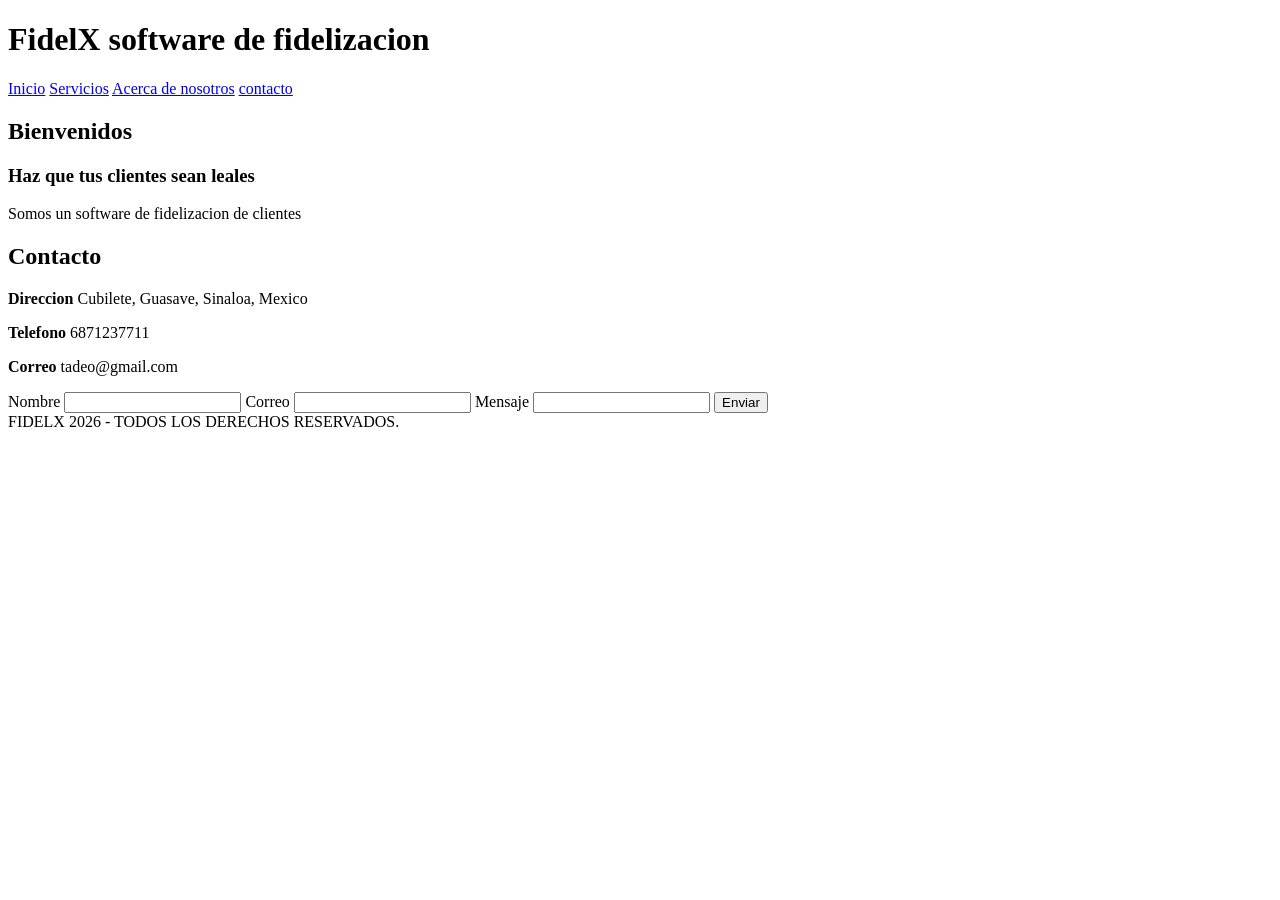
==== empresa/index.html @ 3af7a688 "clase 1 y 2" ====
<!DOCTYPE html>
<html lang="en">

<head>
    <meta charset="UTF-8">
    <meta name="viewport" content="width=device-width, initial-scale=1.0">
    <title>FidelX</title>
    <link rel="stylesheet" href="styles.css">
</head>

<body>
    <header>
        <h1>FidelX software de fidelizacion</h1>
        <nav>
            <a href=#Inicio>Inicio</a>
            <a href=#Servicios>Servicios</a>
            <a href=#Acercadenosotros>Acerca de nosotros</a>
            <a href=#Contacto>contacto</a>
        </nav>
    </header>
    <main>
        <section>
            <h2>Bienvenidos</h2>

            <h3>Haz que tus clientes sean leales</h3>
            <p>Somos un software de fidelizacion de clientes</p>
        </section>
        <section>
            <h2>Contacto</h2>
            <p><strong>Direccion</strong> Cubilete, Guasave, Sinaloa, Mexico</p>
            <p><strong>Telefono</strong> 6871237711</p>
            <p><strong>Correo</strong> tadeo@gmail.com</p>
        </section>
        <form>

            <label>Nombre
                <input type="text" required>
            </label>
            <label>Correo
                <input type="text" required>
            </label>
            <label>Mensaje
                <input type="text" required>
            </label>
            <button type = "submit">Enviar</button>
        </form>
    </main>

    <footer>FIDELX 2026 -  TODOS LOS DERECHOS RESERVADOS.</footer>
</body>

</html>
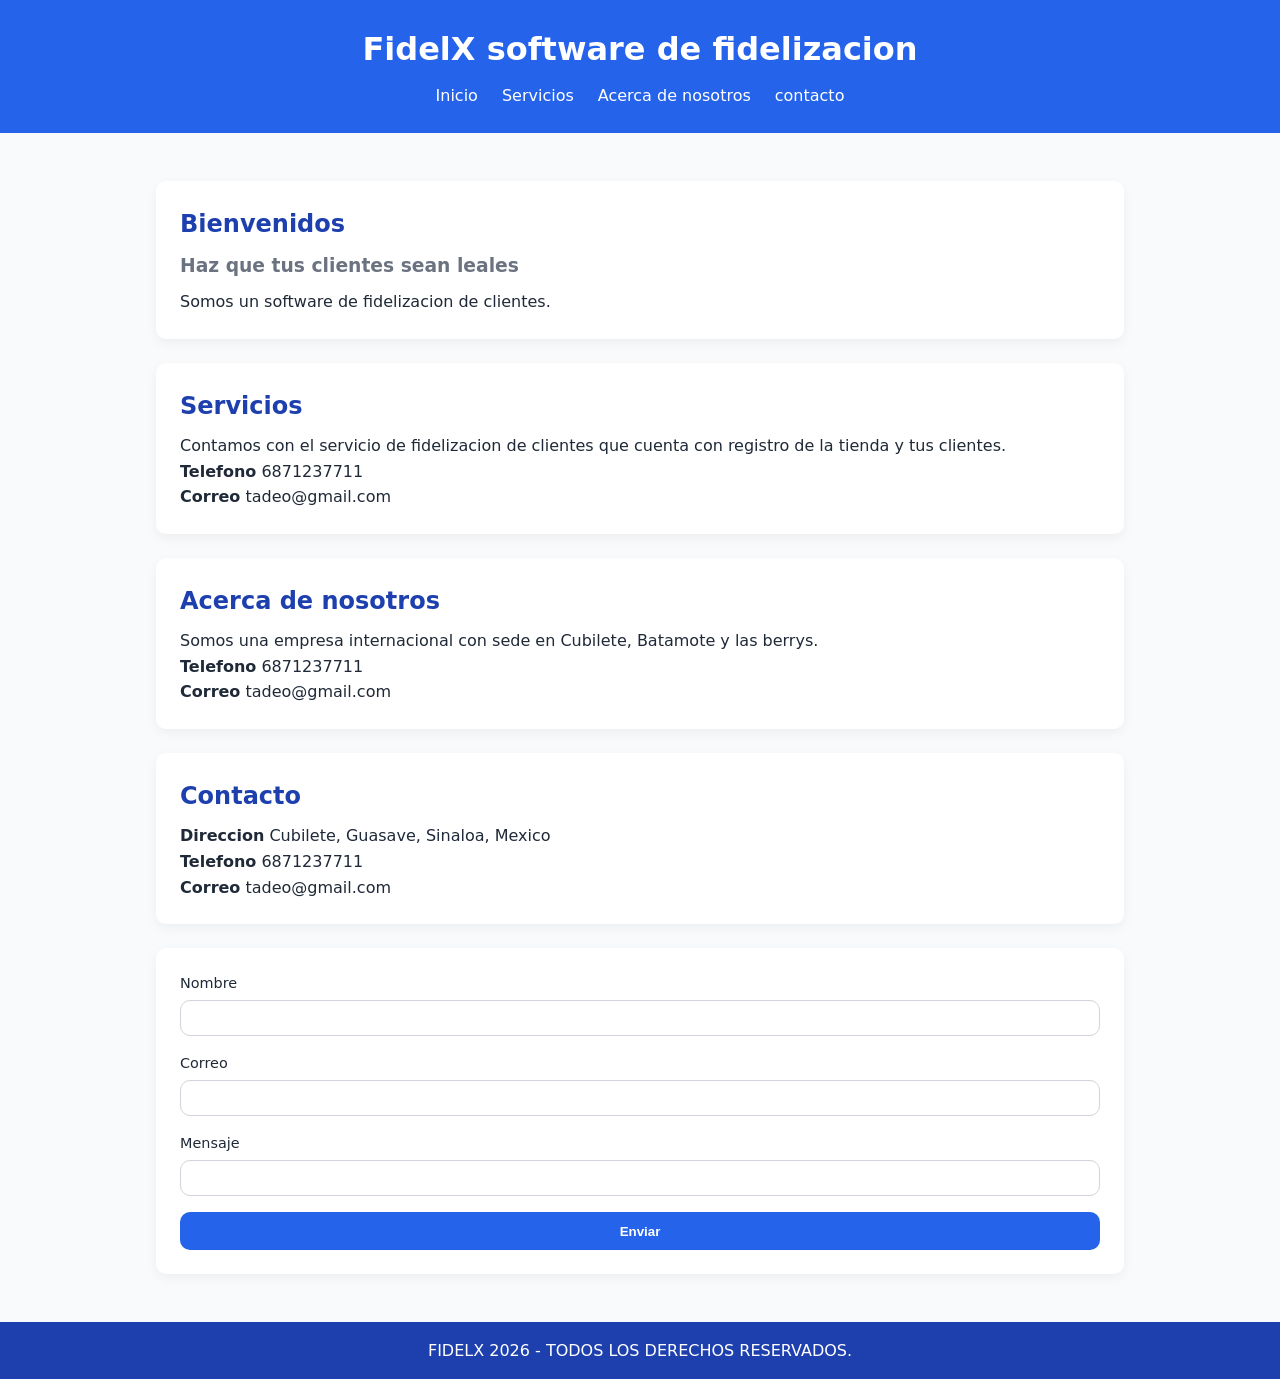
==== commit c5e0742d: "clase 4" ====
--- a/empresa/index.html
+++ b/empresa/index.html
@@ -19,13 +19,25 @@
         </nav>
     </header>
     <main>
-        <section>
+        <section id="Inicio">
             <h2>Bienvenidos</h2>
 
             <h3>Haz que tus clientes sean leales</h3>
-            <p>Somos un software de fidelizacion de clientes</p>
+            <p>Somos un software de fidelizacion de clientes.</p>
         </section>
-        <section>
+        <section id="Servicios">
+            <h2>Servicios</h2>
+            <p>Contamos con el servicio de fidelizacion de clientes que cuenta con registro de la tienda y tus clientes.</p>
+            <p><strong>Telefono</strong> 6871237711</p>
+            <p><strong>Correo</strong> tadeo@gmail.com</p>
+        </section>
+        <section id="Acercadenosotros">
+            <h2>Acerca de nosotros</h2>
+            <p>Somos una empresa internacional con sede en Cubilete, Batamote y las berrys.</p>
+            <p><strong>Telefono</strong> 6871237711</p>
+            <p><strong>Correo</strong> tadeo@gmail.com</p>
+        </section>
+        <section id="Contacto">
             <h2>Contacto</h2>
             <p><strong>Direccion</strong> Cubilete, Guasave, Sinaloa, Mexico</p>
             <p><strong>Telefono</strong> 6871237711</p>
@@ -42,11 +54,13 @@
             <label>Mensaje
                 <input type="text" required>
             </label>
-            <button type = "submit">Enviar</button>
+            <button type="submit">Enviar</button>
         </form>
+
+
     </main>
 
-    <footer>FIDELX 2026 -  TODOS LOS DERECHOS RESERVADOS.</footer>
+    <footer>FIDELX 2026 - TODOS LOS DERECHOS RESERVADOS.</footer>
 </body>
 
 </html>
--- a/empresa/styles.css
+++ b/empresa/styles.css
@@ -0,0 +1,153 @@
+/* Reset */
+*,
+*::before,
+*::after {
+    margin: 0;
+    padding: 0;
+    box-sizing: border-box;
+}
+
+/* Variables */
+:root {
+    --primary: #2563eb;
+    --primary-dark: #1e40af;
+    --bg: #f9fafb;
+    --text: #1f2937;
+    --white: #ffffff;
+    --gray: #6b7280;
+
+    --radius: 10px;
+}
+
+/* Base */
+body {
+    font-family: system-ui, sans-serif;
+    background: var(--bg);
+    color: var(--text);
+    line-height: 1.6;
+}
+
+/* Header */
+header {
+    background: var(--primary);
+    color: var(--white);
+    padding: 1.5rem 1rem;
+    text-align: center;
+}
+
+header h1 {
+    margin-bottom: 0.5rem;
+}
+
+/* Nav */
+nav {
+    display: flex;
+    justify-content: center;
+    gap: 1.5rem;
+    flex-wrap: wrap;
+}
+
+nav a {
+    color: var(--white);
+    text-decoration: none;
+    font-weight: 500;
+    transition: 0.3s;
+}
+
+nav a:hover {
+    color: #c7d2fe;
+}
+
+/* Main */
+main {
+    max-width: 1000px;
+    margin: 2rem auto;
+    padding: 1rem;
+}
+
+/* Sections */
+section {
+    background: var(--white);
+    margin-bottom: 1.5rem;
+    padding: 1.5rem;
+    border-radius: var(--radius);
+    box-shadow: 0 4px 12px rgba(0,0,0,0.05);
+}
+
+section h2 {
+    margin-bottom: 0.5rem;
+    color: var(--primary-dark);
+}
+
+section h3 {
+    margin-bottom: 0.5rem;
+    color: var(--gray);
+}
+
+/* Form */
+form {
+    background: var(--white);
+    padding: 1.5rem;
+    border-radius: var(--radius);
+    box-shadow: 0 4px 12px rgba(0,0,0,0.05);
+
+    display: flex;
+    flex-direction: column;
+    gap: 1rem;
+}
+
+label {
+    display: flex;
+    flex-direction: column;
+    font-size: 0.9rem;
+    font-weight: 500;
+}
+
+input {
+    margin-top: 0.3rem;
+    padding: 0.6rem;
+    border: 1px solid #d1d5db;
+    border-radius: var(--radius);
+    outline: none;
+    transition: 0.2s;
+}
+
+input:focus {
+    border-color: var(--primary);
+}
+
+/* Button */
+button {
+    padding: 0.7rem;
+    border: none;
+    border-radius: var(--radius);
+    background: var(--primary);
+    color: var(--white);
+    font-weight: bold;
+    cursor: pointer;
+    transition: 0.3s;
+}
+
+button:hover {
+    background: var(--primary-dark);
+}
+
+/* Footer */
+footer {
+    background: var(--primary-dark);
+    color: var(--white);
+    text-align: center;
+    padding: 1rem;
+    margin-top: 2rem;
+}
+
+/* Responsive */
+@media (max-width: 768px) {
+    nav {
+        gap: 1rem;
+    }
+
+    main {
+        margin: 1rem;
+    }
+}
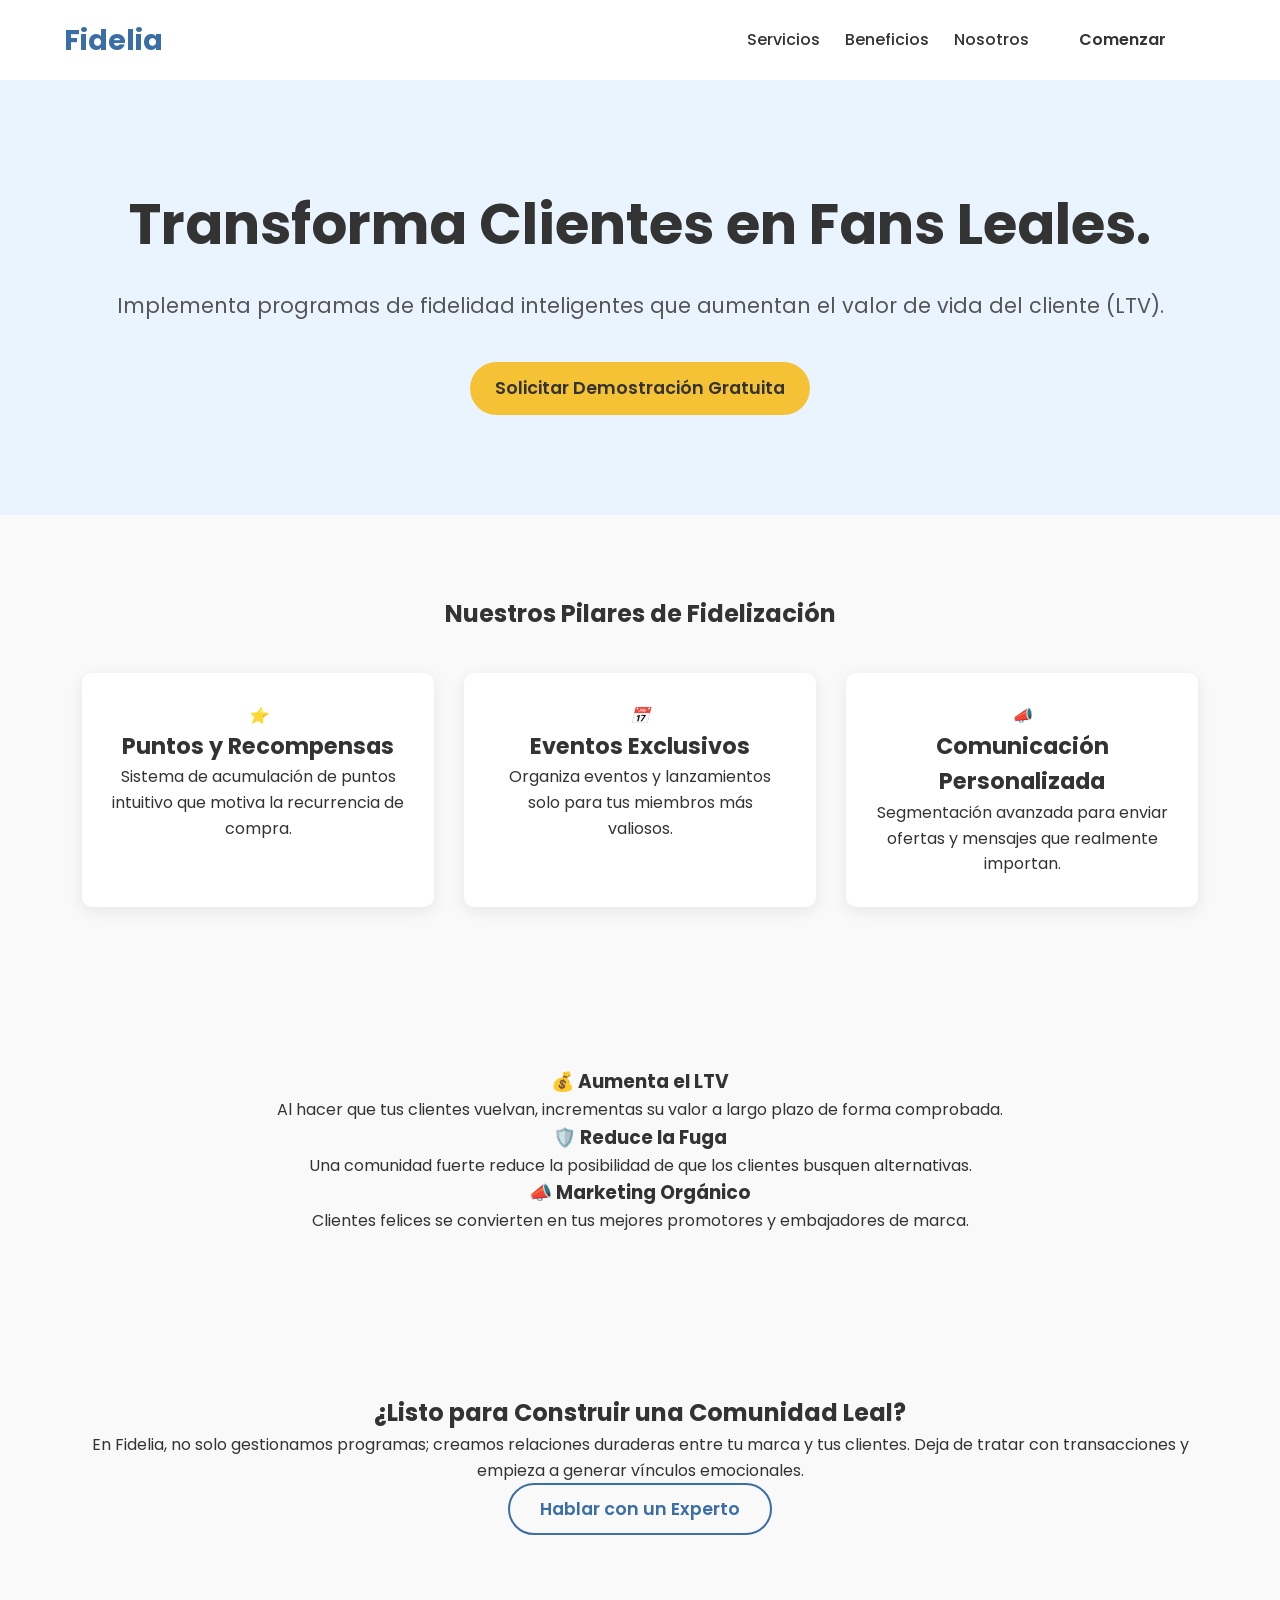
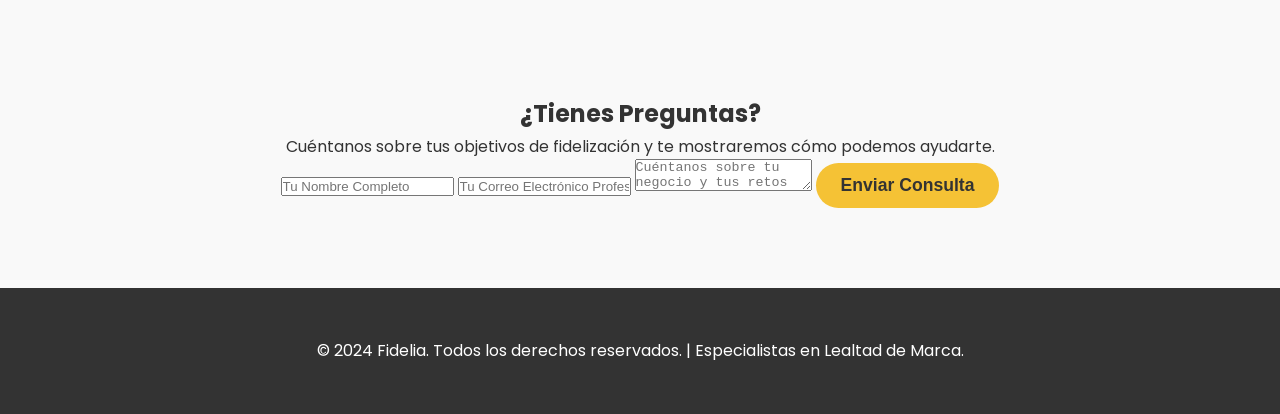
==== commit 2235704f: "clase 5" ====
--- a/empresa/index.html
+++ b/empresa/index.html
@@ -1,66 +1,135 @@
 <!DOCTYPE html>
-<html lang="en">
-
+<html lang="es">
 <head>
     <meta charset="UTF-8">
     <meta name="viewport" content="width=device-width, initial-scale=1.0">
-    <title>FidelX</title>
+    <title>Fidelia | Potencia la Lealtad de tus Clientes</title>
     <link rel="stylesheet" href="styles.css">
+    <!-- Se recomienda usar una fuente de Google Fonts para un toque profesional 
+-->
+    <link 
+href="https://fonts.googleapis.com/css2?family=Poppins:wght@300;400;600;700&display=href="https://fonts.googleapis.com/css2?family=Poppins:wght@300;400;600700&display=swap" rel="stylesheet">
 </head>
+<body>
 
-<body>
+    <!-- Barra de Navegación -->
     <header>
-        <h1>FidelX software de fidelizacion</h1>
-        <nav>
-            <a href=#Inicio>Inicio</a>
-            <a href=#Servicios>Servicios</a>
-            <a href=#Acercadenosotros>Acerca de nosotros</a>
-            <a href=#Contacto>contacto</a>
-        </nav>
+        <div class="container header-content">
+            <div class="logo">Fidelia</div>
+            <nav>
+                <ul>
+                    <li><a href="#servicios">Servicios</a></li>
+                    <li><a href="#beneficios">Beneficios</a></li>
+                    <li><a href="#nosotros">Nosotros</a></li>
+                    <li><a href="#contacto" class="btn-nav">Comenzar</a></li>
+                </ul>
+            </nav>
+        </div>
     </header>
-    <main>
-        <section id="Inicio">
-            <h2>Bienvenidos</h2>
 
-            <h3>Haz que tus clientes sean leales</h3>
-            <p>Somos un software de fidelizacion de clientes.</p>
-        </section>
-        <section id="Servicios">
-            <h2>Servicios</h2>
-            <p>Contamos con el servicio de fidelizacion de clientes que cuenta con registro de la tienda y tus clientes.</p>
-            <p><strong>Telefono</strong> 6871237711</p>
-            <p><strong>Correo</strong> tadeo@gmail.com</p>
-        </section>
-        <section id="Acercadenosotros">
-            <h2>Acerca de nosotros</h2>
-            <p>Somos una empresa internacional con sede en Cubilete, Batamote y las berrys.</p>
-            <p><strong>Telefono</strong> 6871237711</p>
-            <p><strong>Correo</strong> tadeo@gmail.com</p>
-        </section>
-        <section id="Contacto">
-            <h2>Contacto</h2>
-            <p><strong>Direccion</strong> Cubilete, Guasave, Sinaloa, Mexico</p>
-            <p><strong>Telefono</strong> 6871237711</p>
-            <p><strong>Correo</strong> tadeo@gmail.com</p>
-        </section>
-        <form>
+    <!-- Sección Principal / Héroe -->
+    <section id="hero" class="hero">
+        <div class="container">
+            <h1>Transforma Clientes en Fans Leales.</h1>
+            <p class="subtitle">Implementa programas de fidelidad inteligentes que 
+aumentan el valor de vida del cliente (LTV).</p>
+            <a href="#contacto" class="btn-principal">Solicitar Demostración 
+Gratuita</a>
+        </div>
+    </section>
 
-            <label>Nombre
-                <input type="text" required>
-            </label>
-            <label>Correo
-                <input type="text" required>
-            </label>
-            <label>Mensaje
-                <input type="text" required>
-            </label>
-            <button type="submit">Enviar</button>
-        </form>
+    <!-- Sección de Servicios -->
+    <section id="servicios" class="servicios">
+        <div class="container">
+            <h2>Nuestros Pilares de Fidelización</h2>
+            <div class="card-container">
+                
+                <div class="card">
+                    <i class="icon">⭐</i>
+                    <h3>Puntos y Recompensas</h3>
+                    <p>Sistema de acumulación de puntos intuitivo que motiva la 
+recurrencia de compra.</p>
+                </div>
 
+                <div class="card">
+                    <i class="icon">📅</i>
+                    <h3>Eventos Exclusivos</h3>
+                    <p>Organiza eventos y lanzamientos solo para tus miembros más 
+valiosos.</p>
+                </div>
 
-    </main>
+                <div class="card">
+                    <i class="icon">📣</i>
+                    <h3>Comunicación Personalizada</h3>
+                    <p>Segmentación avanzada para enviar ofertas y mensajes que 
+realmente importan.</p>
+                </div>
+            </div>
+        </div>
+    </section>
 
-    <footer>FIDELX 2026 - TODOS LOS DERECHOS RESERVADOS.</footer>
+    <!-- Sección de Beneficios (Por qué Fidelia) -->
+    <section id="beneficios" class="beneficios">
+        <div class="container">
+            <div class="beneficio-item">
+                <h3>💰 Aumenta el LTV</h3>
+                <p>Al hacer que tus clientes vuelvan, incrementas su valor a largo 
+plazo de forma comprobada.</p>
+            </div>
+            <div class="beneficio-item">
+                <h3>🛡️ Reduce la Fuga</h3>
+                <p>Una comunidad fuerte reduce la posibilidad de que los clientes 
+busquen alternativas.</p>
+            </div>
+            <div class="beneficio-item">
+                <h3>📣 Marketing Orgánico</h3>
+                <p>Clientes felices se convierten en tus mejores promotores y 
+embajadores de marca.</p>
+            </div>
+        </div>
+    </section>
+
+    <!-- Sección Nosotros / CTA Final -->
+    <section id="nosotros" class="nosotros">
+        <div class="container">
+            <div class="texto-nosotros">
+                <h2>¿Listo para Construir una Comunidad Leal?</h2>
+                <p>En Fidelia, no solo gestionamos programas; creamos relaciones 
+duraderas entre tu marca y tus clientes. Deja de tratar con transacciones y empieza 
+a generar vínculos emocionales.</p>
+                <a href="#contacto" class="btn-principal secundario">Hablar con un 
+Experto</a>
+            </div>
+            <!-- Se puede añadir una imagen o gráfico aquí en un diseño real -->
+            <div class="placeholder-image"></div>
+        </div>
+    </section>
+
+    <!-- Sección de Contacto -->
+    <section id="contacto" class="contacto">
+        <div class="container">
+            <h2>¿Tienes Preguntas?</h2>
+            <p class="sub-titulo">Cuéntanos sobre tus objetivos de fidelización y 
+te mostraremos cómo podemos ayudarte.</p>
+            <form class="formulario-contacto">
+                <input type="text" placeholder="Tu Nombre Completo" required>
+                <input type="email" placeholder="Tu Correo Electrónico Profesional" 
+required>
+                <textarea placeholder="Cuéntanos sobre tu negocio y tus retos de 
+lealtad..."></textarea>
+                <button type="submit" class="btn-principal">Enviar 
+Consulta</button>
+            </form>
+        </div>
+    </section>
+
+    <!-- Pie de Página -->
+    <footer>
+        <div class="container">
+            <p>&copy; 2024 Fidelia. Todos los derechos reservados. | Especialistas 
+en Lealtad de Marca.</p>
+        </div>
+    </footer>
+
 </body>
-
 </html>
--- a/empresa/styles.css
+++ b/empresa/styles.css
@@ -1,153 +1,212 @@
-/* Reset */
-*,
-*::before,
-*::after {
+:root {
+    --color-primario: #3a6ea5; /* Azul profesional */
+    --color-secundario: #f5c235; /* Amarillo/Dorado para acentos */
+    --color-fondo: #f9f9f9;
+    --color-texto: #333;
+    --color-claro: #ffffff;
+}
+
+/* Reset y Tipografía Base */
+* {
     margin: 0;
     padding: 0;
     box-sizing: border-box;
 }
 
-/* Variables */
-:root {
-    --primary: #2563eb;
-    --primary-dark: #1e40af;
-    --bg: #f9fafb;
-    --text: #1f2937;
-    --white: #ffffff;
-    --gray: #6b7280;
-
-    --radius: 10px;
-}
-
-/* Base */
 body {
-    font-family: system-ui, sans-serif;
-    background: var(--bg);
-    color: var(--text);
+    font-family: 'Poppins', sans-serif;
     line-height: 1.6;
-}
-
-/* Header */
+    background-color: var(--color-fondo);
+    color: var(--color-texto);
+}
+
+.container {
+    width: 90%;
+    max-width: 1200px;
+    margin: 0 auto;
+}
+
+/* --- Botones (Buttons) --- */
+.btn-principal, .btn-nav {
+    display: inline-block;
+    padding: 12px 25px;
+    border-radius: 50px;
+    text-decoration: none;
+    font-weight: 600;
+    transition: background-color 0.3s, transform 0.2s;
+    border: none;
+    cursor: pointer;
+}
+
+/* Botón Primario (CTA principal) */
+.btn-principal {
+    background-color: var(--color-secundario);
+    color: var(--color-texto);
+    font-size: 1.1em;
+}
+
+.btn-principal:hover {
+    background-color: #e0b12a;
+    transform: translateY(-2px);
+}
+
+/* Botón Secundario (CTA más suave) */
+.btn-principal.secundario {
+    background-color: transparent;
+    color: var(--color-primario);
+    border: 2px solid var(--color-primario);
+    padding: 10px 30px;
+}
+.btn-principal.secundario:hover {
+    background-color: var(--color-primario);
+    color: var(--color-claro);
+}
+
+/* --- Header y Navegación --- */
 header {
-    background: var(--primary);
-    color: var(--white);
-    padding: 1.5rem 1rem;
+    background-color: var(--color-claro);
+    box-shadow: 0 2px 4px rgba(0, 0, 0, 0.05);
+    padding: 15px 0;
+}
+
+.header-content {
+    display: flex;
+    justify-content: space-between;
+    align-items: center;
+}
+
+.logo {
+    font-size: 1.8em;
+    font-weight: 700;
+    color: var(--color-primario);
+}
+
+nav ul {
+    list-style: none;
+    display: flex;
+    align-items: center;
+}
+
+nav ul li {
+    margin-right: 25px;
+}
+
+nav ul li a {
+    text-decoration: none;
+    color: var(--color-texto);
+    font-weight: 500;
+    transition: color 0.3s;
+}
+
+nav ul li a:hover {
+    color: #3b5998; /* Un color de hover atractivo */
+}
+
+/* --- Sección Hero --- */
+.hero {
     text-align: center;
-}
-
-header h1 {
-    margin-bottom: 0.5rem;
-}
-
-/* Nav */
-nav {
+    padding: 100px 20px;
+    background-color: #eaf4ff;
+}
+
+.hero h1 {
+    font-size: 3.5em;
+    margin-bottom: 20px;
+    color: #333;
+}
+
+.hero p {
+    font-size: 1.3em;
+    margin-bottom: 40px;
+    color: #555;
+}
+
+/* --- Secciones Generales --- */
+section {
+    padding: 80px 20px;
+    text-align: center;
+}
+
+.section-title {
+    font-size: 2.5em;
+    color: #333;
+    margin-bottom: 40px;
+}
+
+/* --- Estilo de 3 Columnas (Servicios) --- */
+.card-container {
     display: flex;
-    justify-content: center;
-    gap: 1.5rem;
-    flex-wrap: wrap;
-}
-
-nav a {
-    color: var(--white);
-    text-decoration: none;
-    font-weight: 500;
-    transition: 0.3s;
-}
-
-nav a:hover {
-    color: #c7d2fe;
-}
-
-/* Main */
-main {
-    max-width: 1000px;
-    margin: 2rem auto;
-    padding: 1rem;
-}
-
-/* Sections */
-section {
-    background: var(--white);
-    margin-bottom: 1.5rem;
-    padding: 1.5rem;
-    border-radius: var(--radius);
-    box-shadow: 0 4px 12px rgba(0,0,0,0.05);
-}
-
-section h2 {
-    margin-bottom: 0.5rem;
-    color: var(--primary-dark);
-}
-
-section h3 {
-    margin-bottom: 0.5rem;
-    color: var(--gray);
-}
-
-/* Form */
-form {
-    background: var(--white);
-    padding: 1.5rem;
-    border-radius: var(--radius);
-    box-shadow: 0 4px 12px rgba(0,0,0,0.05);
-
-    display: flex;
-    flex-direction: column;
-    gap: 1rem;
-}
-
-label {
-    display: flex;
-    flex-direction: column;
-    font-size: 0.9rem;
-    font-weight: 500;
-}
-
-input {
-    margin-top: 0.3rem;
-    padding: 0.6rem;
-    border: 1px solid #d1d5db;
-    border-radius: var(--radius);
-    outline: none;
-    transition: 0.2s;
-}
-
-input:focus {
-    border-color: var(--primary);
-}
-
-/* Button */
-button {
-    padding: 0.7rem;
-    border: none;
-    border-radius: var(--radius);
-    background: var(--primary);
-    color: var(--white);
-    font-weight: bold;
-    cursor: pointer;
-    transition: 0.3s;
-}
-
-button:hover {
-    background: var(--primary-dark);
-}
-
-/* Footer */
+    gap: 30px;
+    margin-top: 40px;
+    justify-content: space-between;
+}
+
+.card {
+    flex: 1;
+    background: #fff;
+    padding: 30px;
+    border-radius: 10px;
+    box-shadow: 0 4px 15px rgba(0, 0, 0, 0.08);
+    transition: transform 0.3s;
+}
+
+.card:hover {
+    transform: translateY(-10px);
+    box-shadow: 0 8px 20px rgba(0, 0, 0, 0.15);
+}
+
+.card h3 {
+    color: #333;
+    margin-top: 0;
+    font-size: 1.4em;
+}
+
+/* --- Estilo de 3 Columnas (Contacto/Formulario) --- */
+.contact-container {
+    max-width: 800px;
+    margin: 0 auto;
+}
+
+.contact-form input, 
+.contact-form textarea {
+    width: 100%;
+    padding: 12px;
+    margin-bottom: 15px;
+    border: 1px solid #ccc;
+    border-radius: 5px;
+    box-sizing: border-box;
+}
+
+/* --- Footer --- */
 footer {
-    background: var(--primary-dark);
-    color: var(--white);
+    background-color: #333;
+    color: #fff;
+    padding: 40px 20px;
     text-align: center;
-    padding: 1rem;
-    margin-top: 2rem;
-}
-
-/* Responsive */
-@media (max-width: 768px) {
-    nav {
-        gap: 1rem;
-    }
-
-    main {
-        margin: 1rem;
+}
+
+footer p {
+    margin: 10px 0;
+}
+
+/* --- Media Queries para Responsive --- */
+@media (max-width: 900px) {
+    .card-container {
+        flex-direction: column;
+    }
+    .hero h1 {
+        font-size: 2.8em;
+    }
+    .section-title {
+        font-size: 2em;
+    }
+}
+
+@media (max-width: 600px) {
+    .hero {
+        padding: 60px 10px;
+    }
+    .hero h1 {
+        font-size: 2.2em;
     }
 }
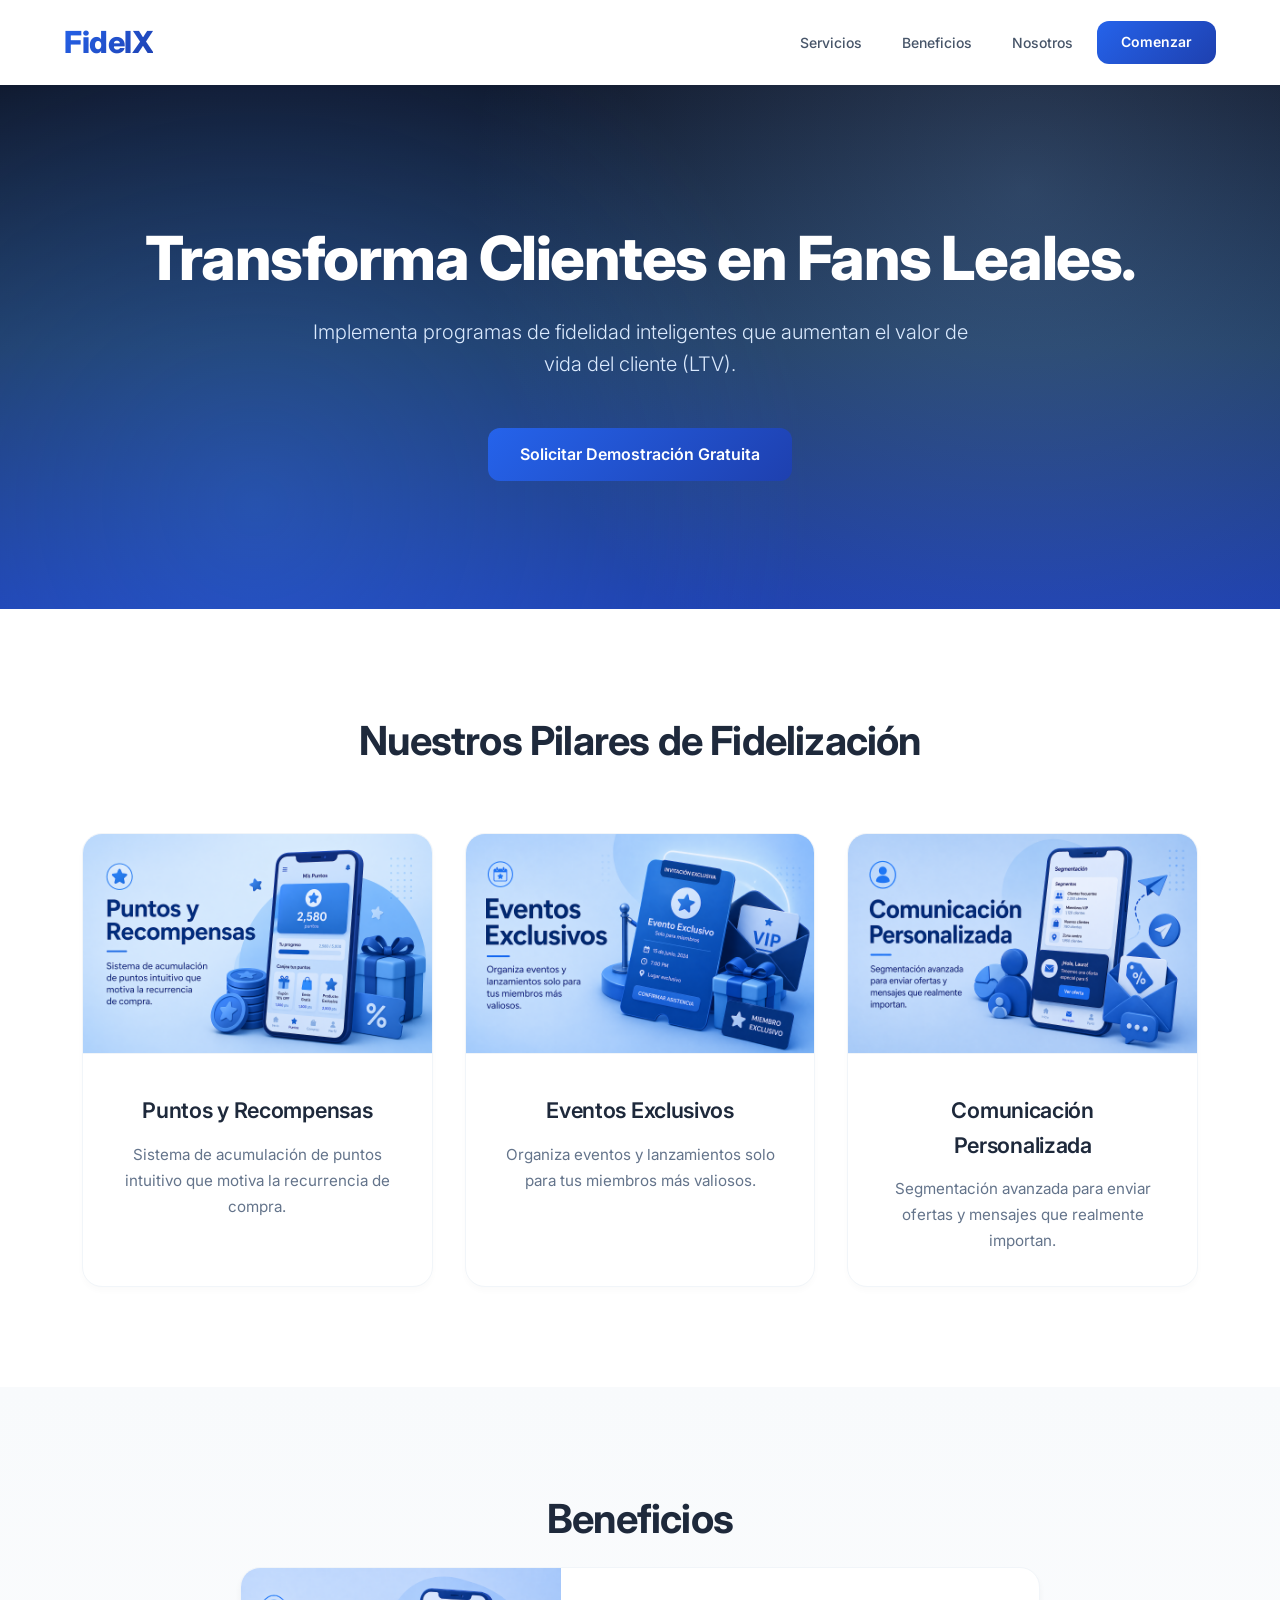
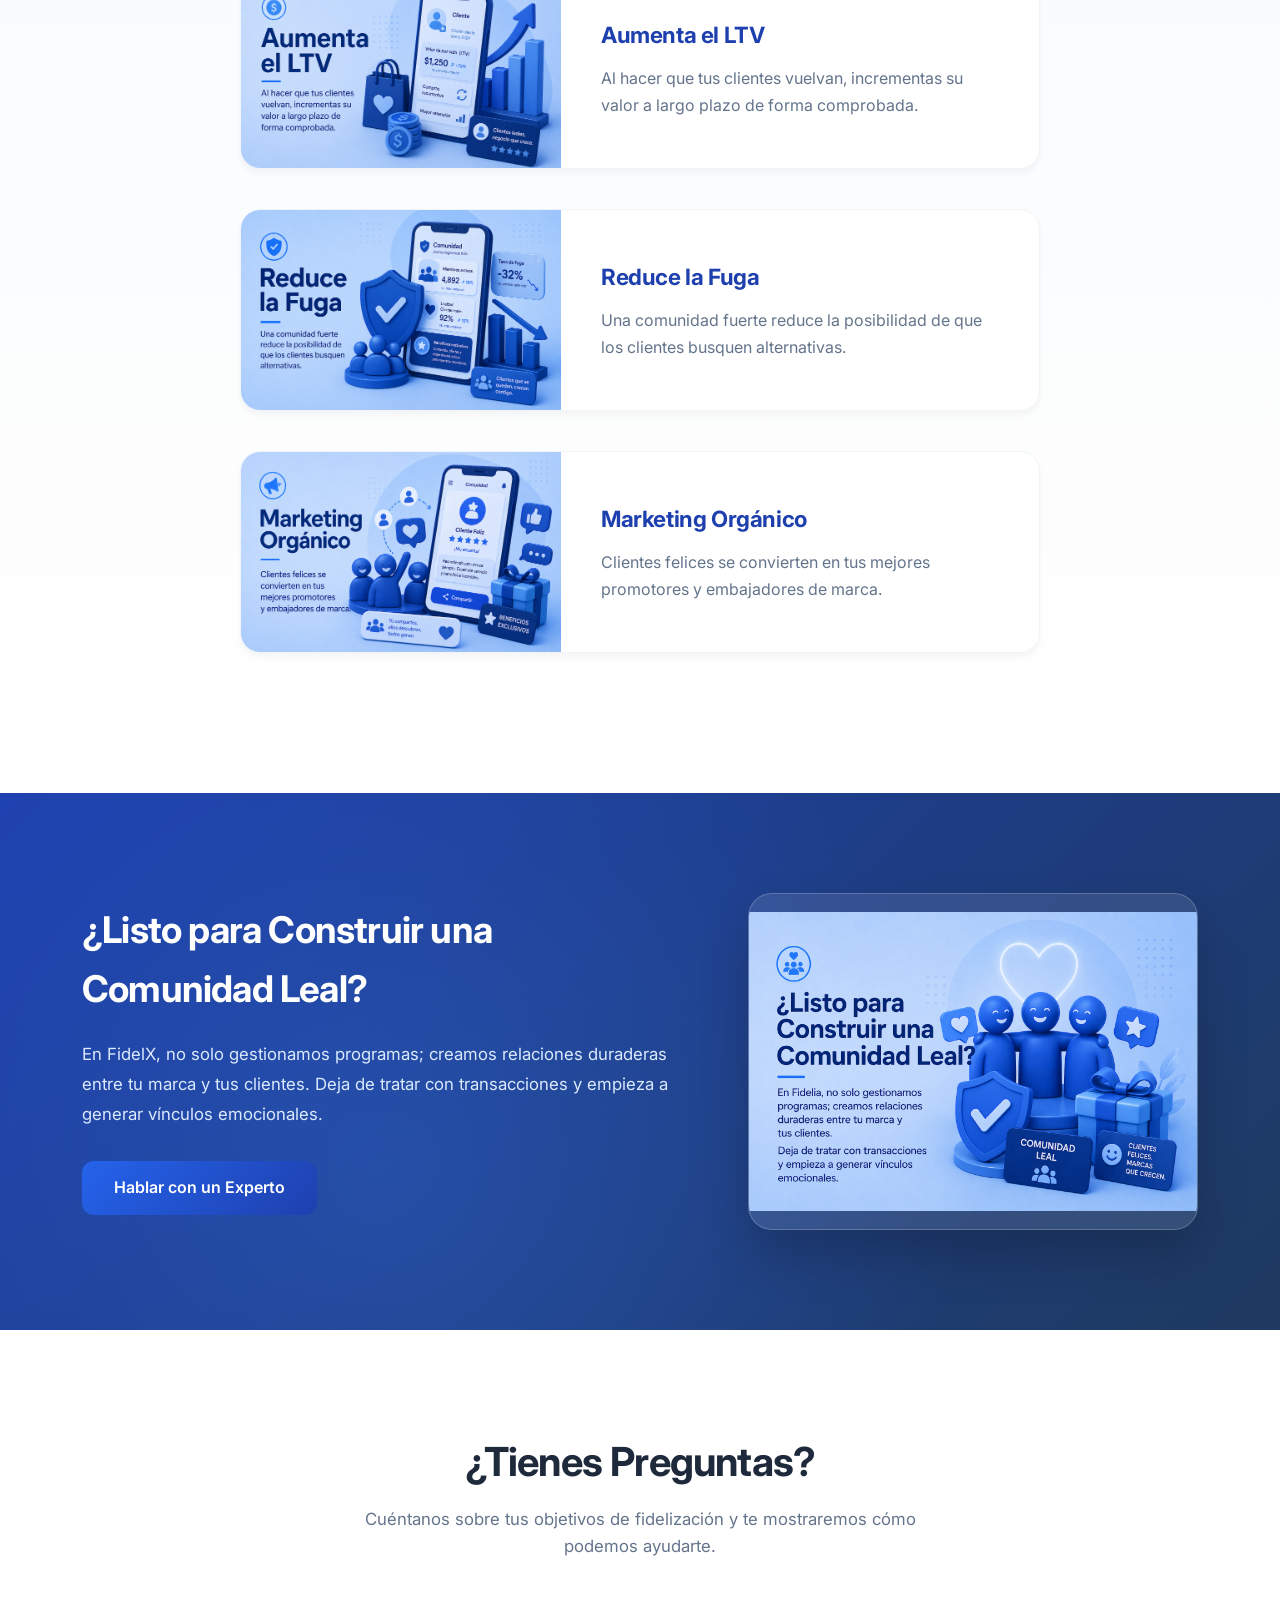
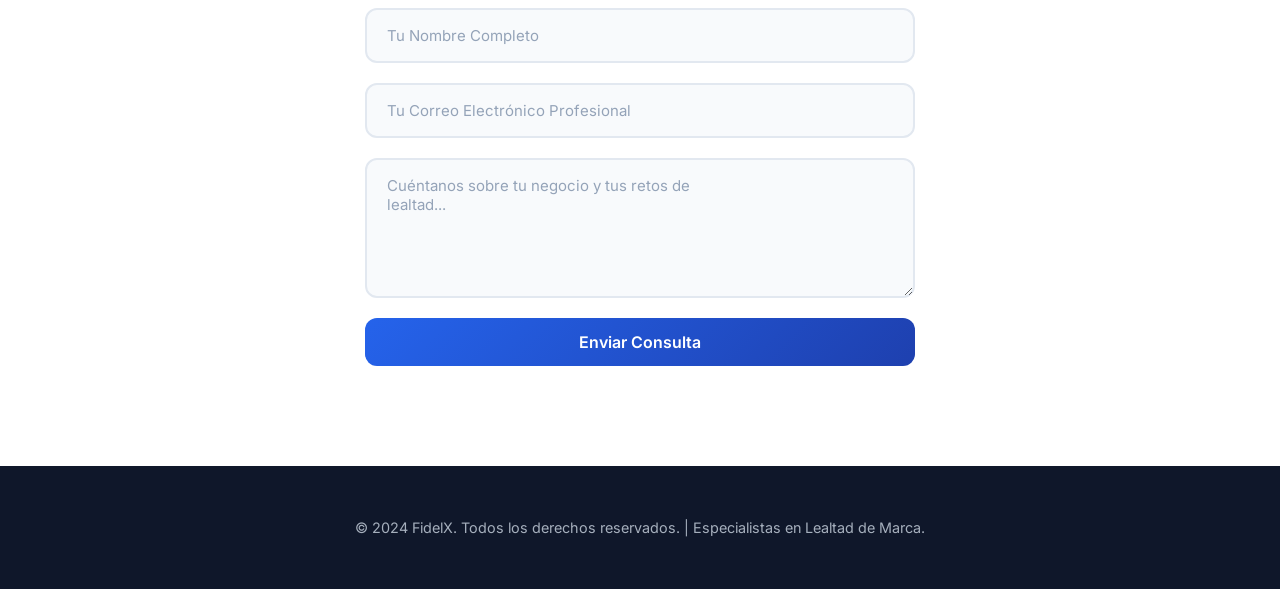
==== commit 484cbe9f: "Refactor website branding and enhance UI/UX - Updated brand name from "Fidelia" to "FidelX" across a" ====
--- a/empresa/index.html
+++ b/empresa/index.html
@@ -1,27 +1,29 @@
 <!DOCTYPE html>
 <html lang="es">
+
 <head>
     <meta charset="UTF-8">
     <meta name="viewport" content="width=device-width, initial-scale=1.0">
-    <title>Fidelia | Potencia la Lealtad de tus Clientes</title>
+    <title>FidelX | Potencia la Lealtad de tus Clientes</title>
     <link rel="stylesheet" href="styles.css">
     <!-- Se recomienda usar una fuente de Google Fonts para un toque profesional 
 -->
-    <link 
-href="https://fonts.googleapis.com/css2?family=Poppins:wght@300;400;600;700&display=href="https://fonts.googleapis.com/css2?family=Poppins:wght@300;400;600700&display=swap" rel="stylesheet">
+    <link href="https://fonts.googleapis.com/css2?family=Poppins:wght@300;400;600;700&display=href="
+        https://fonts.googleapis.com/css2?family=Poppins:wght@300;400;600700&display=swap" rel="stylesheet">
 </head>
+
 <body>
 
     <!-- Barra de Navegación -->
     <header>
         <div class="container header-content">
-            <div class="logo">Fidelia</div>
+            <div class="logo">FidelX</div>
             <nav>
                 <ul>
                     <li><a href="#servicios">Servicios</a></li>
                     <li><a href="#beneficios">Beneficios</a></li>
                     <li><a href="#nosotros">Nosotros</a></li>
-                    <li><a href="#contacto" class="btn-nav">Comenzar</a></li>
+                    <li><a href="../html/index.html" class="btn-nav">Comenzar</a></li>
                 </ul>
             </nav>
         </div>
@@ -31,10 +33,10 @@
     <section id="hero" class="hero">
         <div class="container">
             <h1>Transforma Clientes en Fans Leales.</h1>
-            <p class="subtitle">Implementa programas de fidelidad inteligentes que 
-aumentan el valor de vida del cliente (LTV).</p>
-            <a href="#contacto" class="btn-principal">Solicitar Demostración 
-Gratuita</a>
+            <p class="subtitle">Implementa programas de fidelidad inteligentes que
+                aumentan el valor de vida del cliente (LTV).</p>
+            <a href="#contacto" class="btn-principal">Solicitar Demostración
+                Gratuita</a>
         </div>
     </section>
 
@@ -43,26 +45,32 @@
         <div class="container">
             <h2>Nuestros Pilares de Fidelización</h2>
             <div class="card-container">
-                
+
                 <div class="card">
-                    <i class="icon">⭐</i>
-                    <h3>Puntos y Recompensas</h3>
-                    <p>Sistema de acumulación de puntos intuitivo que motiva la 
-recurrencia de compra.</p>
+                    <img src="../img/imgPuntos.png" alt="Puntos y Recompensas" class="card-image">
+                    <div class="card-content">
+                        <h3>Puntos y Recompensas</h3>
+                        <p>Sistema de acumulación de puntos intuitivo que motiva la
+                            recurrencia de compra.</p>
+                    </div>
                 </div>
 
                 <div class="card">
-                    <i class="icon">📅</i>
-                    <h3>Eventos Exclusivos</h3>
-                    <p>Organiza eventos y lanzamientos solo para tus miembros más 
-valiosos.</p>
+                    <img src="../img/imgEventos.png" alt="Eventos Exclusivos" class="card-image">
+                    <div class="card-content">
+                        <h3>Eventos Exclusivos</h3>
+                        <p>Organiza eventos y lanzamientos solo para tus miembros más
+                            valiosos.</p>
+                    </div>
                 </div>
 
                 <div class="card">
-                    <i class="icon">📣</i>
-                    <h3>Comunicación Personalizada</h3>
-                    <p>Segmentación avanzada para enviar ofertas y mensajes que 
-realmente importan.</p>
+                    <img src="../img/imgPersonalizada.png" alt="Comunicación Personalizada" class="card-image">
+                    <div class="card-content">
+                        <h3>Comunicación Personalizada</h3>
+                        <p>Segmentación avanzada para enviar ofertas y mensajes que
+                            realmente importan.</p>
+                    </div>
                 </div>
             </div>
         </div>
@@ -71,20 +79,30 @@
     <!-- Sección de Beneficios (Por qué Fidelia) -->
     <section id="beneficios" class="beneficios">
         <div class="container">
+            <h2>Beneficios</h2>
             <div class="beneficio-item">
-                <h3>💰 Aumenta el LTV</h3>
-                <p>Al hacer que tus clientes vuelvan, incrementas su valor a largo 
-plazo de forma comprobada.</p>
+                <img src="../img/imgLTV.png" alt="Aumenta el LTV" class="beneficio-image">
+                <div class="beneficio-content">
+                    <h3>Aumenta el LTV</h3>
+                    <p>Al hacer que tus clientes vuelvan, incrementas su valor a largo
+                        plazo de forma comprobada.</p>
+                </div>
             </div>
             <div class="beneficio-item">
-                <h3>🛡️ Reduce la Fuga</h3>
-                <p>Una comunidad fuerte reduce la posibilidad de que los clientes 
-busquen alternativas.</p>
+                <img src="../img/imgFuga.png" alt="Reduce la Fuga" class="beneficio-image">
+                <div class="beneficio-content">
+                    <h3>Reduce la Fuga</h3>
+                    <p>Una comunidad fuerte reduce la posibilidad de que los clientes
+                        busquen alternativas.</p>
+                </div>
             </div>
             <div class="beneficio-item">
-                <h3>📣 Marketing Orgánico</h3>
-                <p>Clientes felices se convierten en tus mejores promotores y 
-embajadores de marca.</p>
+                <img src="../img/imgMarketing.png" alt="Marketing Orgánico" class="beneficio-image">
+                <div class="beneficio-content">
+                    <h3>Marketing Orgánico</h3>
+                    <p>Clientes felices se convierten en tus mejores promotores y
+                        embajadores de marca.</p>
+                </div>
             </div>
         </div>
     </section>
@@ -94,14 +112,13 @@
         <div class="container">
             <div class="texto-nosotros">
                 <h2>¿Listo para Construir una Comunidad Leal?</h2>
-                <p>En Fidelia, no solo gestionamos programas; creamos relaciones 
-duraderas entre tu marca y tus clientes. Deja de tratar con transacciones y empieza 
-a generar vínculos emocionales.</p>
-                <a href="#contacto" class="btn-principal secundario">Hablar con un 
-Experto</a>
+                <p>En FidelX, no solo gestionamos programas; creamos relaciones
+                    duraderas entre tu marca y tus clientes. Deja de tratar con transacciones y empieza
+                    a generar vínculos emocionales.</p>
+                <a href="#contacto" class="btn-principal secundario">Hablar con un
+                    Experto</a>
             </div>
-            <!-- Se puede añadir una imagen o gráfico aquí en un diseño real -->
-            <div class="placeholder-image"></div>
+            <img src="../img/imgComunidad.png" alt="Comunidad Leal" class="nosotros-image">
         </div>
     </section>
 
@@ -109,16 +126,15 @@
     <section id="contacto" class="contacto">
         <div class="container">
             <h2>¿Tienes Preguntas?</h2>
-            <p class="sub-titulo">Cuéntanos sobre tus objetivos de fidelización y 
-te mostraremos cómo podemos ayudarte.</p>
+            <p class="sub-titulo">Cuéntanos sobre tus objetivos de fidelización y
+                te mostraremos cómo podemos ayudarte.</p>
             <form class="formulario-contacto">
                 <input type="text" placeholder="Tu Nombre Completo" required>
-                <input type="email" placeholder="Tu Correo Electrónico Profesional" 
-required>
+                <input type="email" placeholder="Tu Correo Electrónico Profesional" required>
                 <textarea placeholder="Cuéntanos sobre tu negocio y tus retos de 
 lealtad..."></textarea>
-                <button type="submit" class="btn-principal">Enviar 
-Consulta</button>
+                <button type="submit" class="btn-principal">Enviar
+                    Consulta</button>
             </form>
         </div>
     </section>
@@ -126,10 +142,11 @@
     <!-- Pie de Página -->
     <footer>
         <div class="container">
-            <p>&copy; 2024 Fidelia. Todos los derechos reservados. | Especialistas 
-en Lealtad de Marca.</p>
+            <p>&copy; 2024 FidelX. Todos los derechos reservados. | Especialistas
+                en Lealtad de Marca.</p>
         </div>
     </footer>
 
+    <script src="../js/main.js"></script>
 </body>
 </html>
--- a/empresa/styles.css
+++ b/empresa/styles.css
@@ -1,23 +1,44 @@
+@import url('https://fonts.googleapis.com/css2?family=Inter:wght@300;400;500;600;700;800&display=swap');
+
 :root {
-    --color-primario: #3a6ea5; /* Azul profesional */
-    --color-secundario: #f5c235; /* Amarillo/Dorado para acentos */
-    --color-fondo: #f9f9f9;
-    --color-texto: #333;
-    --color-claro: #ffffff;
-}
-
-/* Reset y Tipografía Base */
+    --blue-900: #0f172a;
+    --blue-800: #1e3a5f;
+    --blue-700: #1e40af;
+    --blue-600: #2563eb;
+    --blue-500: #3b82f6;
+    --blue-400: #60a5fa;
+    --blue-300: #93c5fd;
+    --blue-100: #dbeafe;
+    --blue-50: #eff6ff;
+    --white: #ffffff;
+    --gray-50: #f8fafc;
+    --gray-100: #f1f5f9;
+    --gray-200: #e2e8f0;
+    --gray-300: #cbd5e1;
+    --gray-400: #94a3b8;
+    --gray-500: #64748b;
+    --gray-600: #475569;
+    --gray-700: #334155;
+    --gray-800: #1e293b;
+    --gray-900: #0f172a;
+}
+
 * {
     margin: 0;
     padding: 0;
     box-sizing: border-box;
 }
 
+html {
+    scroll-behavior: smooth;
+}
+
 body {
-    font-family: 'Poppins', sans-serif;
+    font-family: 'Inter', -apple-system, BlinkMacSystemFont, sans-serif;
     line-height: 1.6;
-    background-color: var(--color-fondo);
-    color: var(--color-texto);
+    background-color: var(--gray-50);
+    color: var(--gray-800);
+    overflow-x: hidden;
 }
 
 .container {
@@ -26,47 +47,81 @@
     margin: 0 auto;
 }
 
-/* --- Botones (Buttons) --- */
+/* --- Botones --- */
 .btn-principal, .btn-nav {
     display: inline-block;
-    padding: 12px 25px;
-    border-radius: 50px;
+    padding: 14px 32px;
+    border-radius: 12px;
     text-decoration: none;
     font-weight: 600;
-    transition: background-color 0.3s, transform 0.2s;
+    font-size: 15px;
+    transition: all 0.3s cubic-bezier(0.4, 0, 0.2, 1);
     border: none;
     cursor: pointer;
-}
-
-/* Botón Primario (CTA principal) */
+    font-family: inherit;
+}
+
 .btn-principal {
-    background-color: var(--color-secundario);
-    color: var(--color-texto);
-    font-size: 1.1em;
+    background: linear-gradient(135deg, var(--blue-600) 0%, var(--blue-700) 100%);
+    color: var(--white);
+    font-size: 16px;
+    position: relative;
+    overflow: hidden;
+}
+
+.btn-principal::before {
+    content: '';
+    position: absolute;
+    top: 0;
+    left: -100%;
+    width: 100%;
+    height: 100%;
+    background: linear-gradient(90deg, transparent, rgba(255, 255, 255, 0.2), transparent);
+    transition: left 0.5s;
 }
 
 .btn-principal:hover {
-    background-color: #e0b12a;
+    transform: translateY(-3px);
+    box-shadow: 0 20px 40px rgba(37, 99, 235, 0.4);
+}
+
+.btn-principal:hover::before {
+    left: 100%;
+}
+
+.btn-principal.secundario {
+    background: linear-gradient(135deg, var(--blue-600) 0%, var(--blue-700) 100%);
+    color: var(--white);
+    border: none;
+    padding: 14px 32px;
+}
+
+.btn-principal.secundario:hover {
+    transform: translateY(-3px);
+    box-shadow: 0 20px 40px rgba(37, 99, 235, 0.4);
+}
+
+.btn-nav {
+    background: linear-gradient(135deg, var(--blue-600) 0%, var(--blue-700) 100%);
+    color: var(--white);
+    padding: 10px 24px;
+    font-size: 14px;
+}
+
+.btn-nav:hover {
     transform: translateY(-2px);
-}
-
-/* Botón Secundario (CTA más suave) */
-.btn-principal.secundario {
-    background-color: transparent;
-    color: var(--color-primario);
-    border: 2px solid var(--color-primario);
-    padding: 10px 30px;
-}
-.btn-principal.secundario:hover {
-    background-color: var(--color-primario);
-    color: var(--color-claro);
+    box-shadow: 0 10px 30px rgba(37, 99, 235, 0.3);
 }
 
 /* --- Header y Navegación --- */
 header {
-    background-color: var(--color-claro);
-    box-shadow: 0 2px 4px rgba(0, 0, 0, 0.05);
-    padding: 15px 0;
+    background: rgba(255, 255, 255, 0.95);
+    backdrop-filter: blur(20px);
+    box-shadow: 0 1px 3px rgba(0, 0, 0, 0.05);
+    padding: 18px 0;
+    position: sticky;
+    top: 0;
+    z-index: 1000;
 }
 
 .header-content {
@@ -76,137 +131,422 @@
 }
 
 .logo {
-    font-size: 1.8em;
-    font-weight: 700;
-    color: var(--color-primario);
+    font-size: 1.9em;
+    font-weight: 800;
+    background: linear-gradient(135deg, var(--blue-600) 0%, var(--blue-700) 100%);
+    -webkit-background-clip: text;
+    -webkit-text-fill-color: transparent;
+    background-clip: text;
+    letter-spacing: -0.5px;
 }
 
 nav ul {
     list-style: none;
     display: flex;
     align-items: center;
+    gap: 8px;
 }
 
 nav ul li {
-    margin-right: 25px;
+    margin-right: 0;
 }
 
 nav ul li a {
     text-decoration: none;
-    color: var(--color-texto);
+    color: var(--gray-600);
     font-weight: 500;
-    transition: color 0.3s;
+    font-size: 14px;
+    transition: all 0.3s;
+    padding: 8px 16px;
+    border-radius: 8px;
 }
 
 nav ul li a:hover {
-    color: #3b5998; /* Un color de hover atractivo */
+    color: var(--blue-600);
+    background: var(--blue-50);
 }
 
 /* --- Sección Hero --- */
 .hero {
     text-align: center;
-    padding: 100px 20px;
-    background-color: #eaf4ff;
+    padding: 140px 20px 120px;
+    background: linear-gradient(180deg, var(--blue-900) 0%, var(--blue-800) 50%, var(--blue-700) 100%);
+    position: relative;
+    overflow: hidden;
+}
+
+.hero::before {
+    content: '';
+    position: absolute;
+    top: 0;
+    left: 0;
+    right: 0;
+    bottom: 0;
+    background: 
+        radial-gradient(circle at 20% 80%, rgba(59, 130, 246, 0.3) 0%, transparent 50%),
+        radial-gradient(circle at 80% 20%, rgba(147, 197, 253, 0.2) 0%, transparent 50%);
+    pointer-events: none;
+}
+
+.hero .container {
+    position: relative;
+    z-index: 1;
 }
 
 .hero h1 {
-    font-size: 3.5em;
-    margin-bottom: 20px;
-    color: #333;
+    font-size: 3.8em;
+    font-weight: 800;
+    margin-bottom: 24px;
+    color: var(--white);
+    letter-spacing: -1.5px;
+    line-height: 1.1;
 }
 
 .hero p {
-    font-size: 1.3em;
-    margin-bottom: 40px;
-    color: #555;
+    font-size: 1.25em;
+    margin-bottom: 48px;
+    color: var(--blue-100);
+    max-width: 680px;
+    margin-left: auto;
+    margin-right: auto;
+    font-weight: 300;
 }
 
 /* --- Secciones Generales --- */
 section {
-    padding: 80px 20px;
+    padding: 100px 20px;
     text-align: center;
 }
 
-.section-title {
+h2 {
     font-size: 2.5em;
-    color: #333;
-    margin-bottom: 40px;
-}
-
-/* --- Estilo de 3 Columnas (Servicios) --- */
+    font-weight: 700;
+    color: var(--gray-800);
+    margin-bottom: 16px;
+    letter-spacing: -0.8px;
+}
+
+/* --- Servicios --- */
+.servicios {
+    background: var(--white);
+}
+
 .card-container {
     display: flex;
-    gap: 30px;
-    margin-top: 40px;
-    justify-content: space-between;
+    gap: 32px;
+    margin-top: 60px;
+    justify-content: center;
+    flex-wrap: wrap;
 }
 
 .card {
     flex: 1;
-    background: #fff;
-    padding: 30px;
-    border-radius: 10px;
-    box-shadow: 0 4px 15px rgba(0, 0, 0, 0.08);
-    transition: transform 0.3s;
+    min-width: 280px;
+    max-width: 380px;
+    background: var(--white);
+    padding: 0;
+    border-radius: 20px;
+    box-shadow: 0 4px 6px rgba(0, 0, 0, 0.02);
+    transition: all 0.4s cubic-bezier(0.4, 0, 0.2, 1);
+    border: 1px solid var(--gray-100);
+    overflow: hidden;
 }
 
 .card:hover {
-    transform: translateY(-10px);
-    box-shadow: 0 8px 20px rgba(0, 0, 0, 0.15);
+    transform: translateY(-12px);
+    box-shadow: 0 25px 50px rgba(37, 99, 235, 0.15);
+    border-color: var(--blue-200);
+}
+
+.card-image {
+    width: 100%;
+    height: 220px;
+    object-fit: cover;
+    border-bottom: 1px solid var(--gray-100);
+    transition: transform 0.4s cubic-bezier(0.4, 0, 0.2, 1);
+}
+
+.card:hover .card-image {
+    transform: scale(1.05);
+}
+
+.card-content {
+    padding: 32px;
+}
+
+.card-content h3 {
+    color: var(--gray-800);
+    font-size: 1.35em;
+    font-weight: 600;
+    margin-bottom: 14px;
+    letter-spacing: -0.3px;
+}
+
+.card-content p {
+    color: var(--gray-500);
+    font-size: 0.95em;
+    line-height: 1.7;
 }
 
 .card h3 {
-    color: #333;
-    margin-top: 0;
+    color: var(--gray-800);
+    font-size: 1.35em;
+    font-weight: 600;
+    margin-bottom: 14px;
+    letter-spacing: -0.3px;
+}
+
+.card p {
+    color: var(--gray-500);
+    font-size: 0.95em;
+    line-height: 1.7;
+}
+
+/* --- Beneficios --- */
+.beneficios {
+    background: linear-gradient(180deg, var(--gray-50) 0%, var(--white) 100%);
+}
+
+.beneficio-item {
+    max-width: 800px;
+    margin: 0 auto 40px;
+    background: var(--white);
+    border-radius: 20px;
+    box-shadow: 0 4px 6px rgba(0, 0, 0, 0.04);
+    border: 1px solid var(--gray-100);
+    transition: all 0.3s;
+    overflow: hidden;
+    display: flex;
+    align-items: stretch;
+}
+
+.beneficio-item:hover {
+    box-shadow: 0 15px 35px rgba(37, 99, 235, 0.12);
+    transform: translateY(-4px);
+}
+
+.beneficio-image {
+    width: 320px;
+    min-width: 320px;
+    height: 200px;
+    object-fit: cover;
+}
+
+.beneficio-content {
+    padding: 32px 40px;
+    text-align: left;
+    flex: 1;
+    display: flex;
+    flex-direction: column;
+    justify-content: center;
+}
+
+.beneficio-content h3 {
     font-size: 1.4em;
-}
-
-/* --- Estilo de 3 Columnas (Contacto/Formulario) --- */
-.contact-container {
-    max-width: 800px;
+    font-weight: 700;
+    color: var(--blue-700);
+    margin-bottom: 12px;
+    letter-spacing: -0.4px;
+}
+
+.beneficio-content p {
+    color: var(--gray-500);
+    font-size: 1em;
+    line-height: 1.7;
+}
+
+/* --- Nosotros --- */
+.nosotros {
+    background: linear-gradient(135deg, var(--blue-700) 0%, var(--blue-800) 100%);
+    position: relative;
+    overflow: hidden;
+}
+
+.nosotros::before {
+    content: '';
+    position: absolute;
+    top: 0;
+    left: 0;
+    right: 0;
+    bottom: 0;
+    background: radial-gradient(circle at 30% 70%, rgba(59, 130, 246, 0.25) 0%, transparent 60%);
+    pointer-events: none;
+}
+
+.nosotros .container {
+    position: relative;
+    z-index: 1;
+    display: flex;
+    align-items: center;
+    justify-content: space-between;
+    gap: 60px;
+    flex-wrap: wrap;
+}
+
+.texto-nosotros {
+    flex: 1;
+    min-width: 300px;
+    text-align: left;
+}
+
+.texto-nosotros h2 {
+    color: var(--white);
+    font-size: 2.3em;
+    margin-bottom: 20px;
+    letter-spacing: -0.8px;
+}
+
+.texto-nosotros p {
+    color: var(--blue-100);
+    font-size: 1.05em;
+    line-height: 1.8;
+    margin-bottom: 32px;
+}
+
+.nosotros-image {
+    flex: 1;
+    min-width: 300px;
+    max-width: 450px;
+    width: 100%;
+    height: auto;
+    aspect-ratio: 4/3;
+    object-fit: contain;
+    border-radius: 24px;
+    border: 1px solid rgba(255, 255, 255, 0.2);
+    box-shadow: 0 25px 50px rgba(0, 0, 0, 0.2);
+    background: rgba(255, 255, 255, 0.1);
+}
+
+/* --- Contacto --- */
+.contacto {
+    background: var(--white);
+}
+
+.contacto h2 {
+    margin-bottom: 12px;
+}
+
+.contacto .sub-titulo {
+    color: var(--gray-500);
+    font-size: 1.05em;
+    margin-bottom: 48px;
+    max-width: 600px;
+    margin-left: auto;
+    margin-right: auto;
+}
+
+.formulario-contacto {
+    max-width: 550px;
     margin: 0 auto;
-}
-
-.contact-form input, 
-.contact-form textarea {
+    display: flex;
+    flex-direction: column;
+    gap: 20px;
+}
+
+.formulario-contacto input,
+.formulario-contacto textarea {
     width: 100%;
-    padding: 12px;
-    margin-bottom: 15px;
-    border: 1px solid #ccc;
-    border-radius: 5px;
-    box-sizing: border-box;
+    padding: 16px 20px;
+    border: 2px solid var(--gray-200);
+    border-radius: 12px;
+    font-size: 15px;
+    font-family: inherit;
+    background: var(--gray-50);
+    transition: all 0.3s;
+    color: var(--gray-800);
+}
+
+.formulario-contacto input::placeholder,
+.formulario-contacto textarea::placeholder {
+    color: var(--gray-400);
+}
+
+.formulario-contacto input:focus,
+.formulario-contacto textarea:focus {
+    outline: none;
+    border-color: var(--blue-500);
+    background: var(--white);
+    box-shadow: 0 0 0 4px rgba(59, 130, 246, 0.1);
+}
+
+.formulario-contacto textarea {
+    min-height: 140px;
+    resize: vertical;
 }
 
 /* --- Footer --- */
 footer {
-    background-color: #333;
-    color: #fff;
-    padding: 40px 20px;
+    background: var(--blue-900);
+    color: var(--gray-300);
+    padding: 50px 20px;
     text-align: center;
 }
 
 footer p {
-    margin: 10px 0;
-}
-
-/* --- Media Queries para Responsive --- */
+    font-size: 0.9em;
+    opacity: 0.8;
+}
+
+/* --- Media Queries --- */
 @media (max-width: 900px) {
+    .hero h1 {
+        font-size: 2.8em;
+    }
+    
+    h2 {
+        font-size: 2em;
+    }
+    
+    .nosotros .container {
+        flex-direction: column;
+    }
+    
+    .texto-nosotros {
+        text-align: center;
+    }
+    
+    .beneficio-item {
+        flex-direction: column;
+    }
+    
+    .beneficio-image {
+        width: 100%;
+        min-width: 100%;
+        height: 220px;
+    }
+    
+    .beneficio-content {
+        padding: 24px 28px;
+    }
+}
+
+@media (max-width: 600px) {
+    .hero {
+        padding: 100px 15px 80px;
+    }
+    
+    .hero h1 {
+        font-size: 2.2em;
+    }
+    
+    .hero p {
+        font-size: 1.05em;
+    }
+    
+    section {
+        padding: 70px 15px;
+    }
+    
     .card-container {
         flex-direction: column;
-    }
-    .hero h1 {
-        font-size: 2.8em;
-    }
-    .section-title {
-        font-size: 2em;
-    }
-}
-
-@media (max-width: 600px) {
-    .hero {
-        padding: 60px 10px;
-    }
-    .hero h1 {
-        font-size: 2.2em;
+        align-items: center;
+    }
+    
+    .card {
+        width: 100%;
+    }
+    
+    nav ul {
+        display: none;
     }
 }
